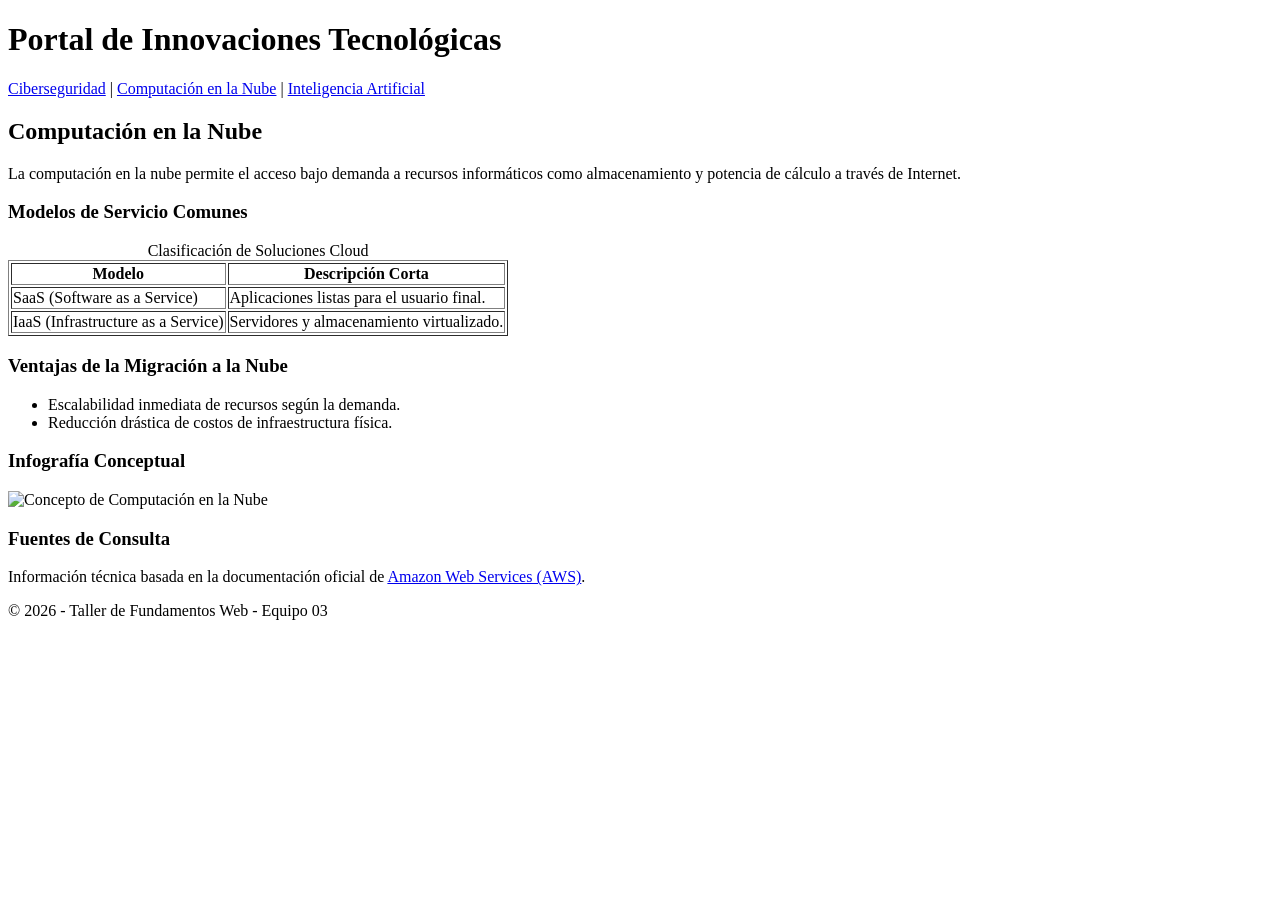
==== computacion.html @ 494c970b "Add computacion.html for cloud computing portal" ====
<!DOCTYPE html>
<html lang="es">
<head>
    <meta charset="UTF-8">
    <title>Portal Tecnológico - Computación en la Nube</title>
</head>
<body>
    <header>
        <h1>Portal de Innovaciones Tecnológicas</h1>
        <nav>
            <a href="index.html">Ciberseguridad</a> | 
            <a href="computacion.html">Computación en la Nube</a> | 
            <a href="ia.html">Inteligencia Artificial</a>
        </nav>
    </header>
    <main>
        <section>
            <h2>Computación en la Nube</h2>
            <p>La computación en la nube permite el acceso bajo demanda a recursos informáticos como almacenamiento y potencia de cálculo a través de Internet.</p>
            
            <h3>Modelos de Servicio Comunes</h3>
            <table border="1">
                <caption>Clasificación de Soluciones Cloud</caption>
                <thead>
                    <tr><th>Modelo</th><th>Descripción Corta</th></tr>
                </thead>
                <tbody>
                    <tr><td>SaaS (Software as a Service)</td><td>Aplicaciones listas para el usuario final.</td></tr>
                    <tr><td>IaaS (Infrastructure as a Service)</td><td>Servidores y almacenamiento virtualizado.</td></tr>
                </tbody>
            </table>

            <h3>Ventajas de la Migración a la Nube</h3>
            <ul>
                <li>Escalabilidad inmediata de recursos según la demanda.</li>
                <li>Reducción drástica de costos de infraestructura física.</li>
            </ul>

            <h3>Infografía Conceptual</h3>
            <img src="https://picsum.photos" alt="Concepto de Computación en la Nube" width="400" height="200">
        </section>
        
        <section>
            <h3>Fuentes de Consulta</h3>
            <p>Información técnica basada en la documentación oficial de <a href="https://amazon.com" target="_blank">Amazon Web Services (AWS)</a>.</p>
        </section>
    </main>
    <footer>
        <p>&copy; 2026 - Taller de Fundamentos Web - Equipo 03</p>
    </footer>
</body>
</html>
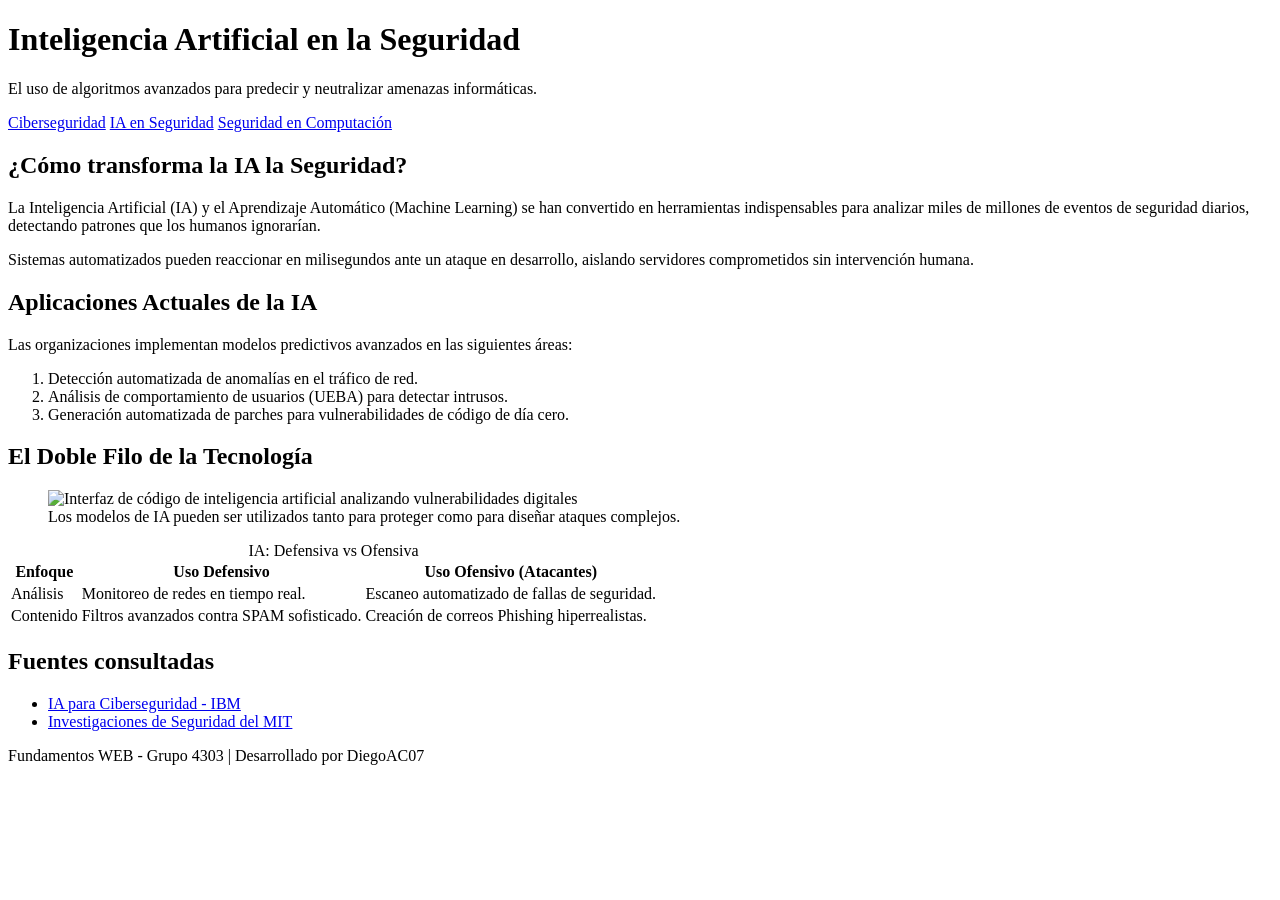
==== commit 86b9ee96: "Revise content for AI and cybersecurity focus" ====
--- a/computacion.html
+++ b/computacion.html
@@ -2,51 +2,82 @@
 <html lang="es">
 <head>
     <meta charset="UTF-8">
-    <title>Portal Tecnológico - Computación en la Nube</title>
+    <meta name="viewport" content="width=device-width, initial-scale=1.0">
+    <title>Inteligencia Artificial y Ciberseguridad</title>
+    <link rel="stylesheet" href="styles.css">
 </head>
 <body>
     <header>
-        <h1>Portal de Innovaciones Tecnológicas</h1>
-        <nav>
-            <a href="index.html">Ciberseguridad</a> | 
-            <a href="computacion.html">Computación en la Nube</a> | 
-            <a href="ia.html">Inteligencia Artificial</a>
-        </nav>
+        <h1>Inteligencia Artificial en la Seguridad</h1>
+        <p>El uso de algoritmos avanzados para predecir y neutralizar amenazas informáticas.</p>
     </header>
+    
+    <nav>
+        <a href="index.html">Ciberseguridad</a>
+        <a href="ia.html" class="active">IA en Seguridad</a>
+        <a href="computacion.html">Seguridad en Computación</a>
+    </nav>
+    
     <main>
         <section>
-            <h2>Computación en la Nube</h2>
-            <p>La computación en la nube permite el acceso bajo demanda a recursos informáticos como almacenamiento y potencia de cálculo a través de Internet.</p>
+            <h2>¿Cómo transforma la IA la Seguridad?</h2>
+            <p>La Inteligencia Artificial (IA) y el Aprendizaje Automático (Machine Learning) se han convertido en herramientas indispensables para analizar miles de millones de eventos de seguridad diarios, detectando patrones que los humanos ignorarían.</p>
+            <p>Sistemas automatizados pueden reaccionar en milisegundos ante un ataque en desarrollo, aislando servidores comprometidos sin intervención humana.</p>
+        </section>
+
+        <section>
+            <h2>Aplicaciones Actuales de la IA</h2>
+            <p>Las organizaciones implementan modelos predictivos avanzados en las siguientes áreas:</p>
+            <ol>
+                <li>Detección automatizada de anomalías en el tráfico de red.</li>
+                <li>Análisis de comportamiento de usuarios (UEBA) para detectar intrusos.</li>
+                <li>Generación automatizada de parches para vulnerabilidades de código de día cero.</li>
+            </ol>
+        </section>
+
+        <section>
+            <h2>El Doble Filo de la Tecnología</h2>
+            <figure>
+                <img src="img/tema2.jpg" alt="Interfaz de código de inteligencia artificial analizando vulnerabilidades digitales">
+                <figcaption>Los modelos de IA pueden ser utilizados tanto para proteger como para diseñar ataques complejos.</figcaption>
+            </figure>
             
-            <h3>Modelos de Servicio Comunes</h3>
-            <table border="1">
-                <caption>Clasificación de Soluciones Cloud</caption>
+            <table>
+                <caption>IA: Defensiva vs Ofensiva</caption>
                 <thead>
-                    <tr><th>Modelo</th><th>Descripción Corta</th></tr>
+                    <tr>
+                        <th>Enfoque</th>
+                        <th>Uso Defensivo</th>
+                        <th>Uso Ofensivo (Atacantes)</th>
+                    </tr>
                 </thead>
                 <tbody>
-                    <tr><td>SaaS (Software as a Service)</td><td>Aplicaciones listas para el usuario final.</td></tr>
-                    <tr><td>IaaS (Infrastructure as a Service)</td><td>Servidores y almacenamiento virtualizado.</td></tr>
+                    <tr>
+                        <td>Análisis</td>
+                        <td>Monitoreo de redes en tiempo real.</td>
+                        <td>Escaneo automatizado de fallas de seguridad.</td>
+                    </tr>
+                    <tr>
+                        <td>Contenido</td>
+                        <td>Filtros avanzados contra SPAM sofisticado.</td>
+                        <td>Creación de correos Phishing hiperrealistas.</td>
+                    </tr>
                 </tbody>
             </table>
+        </section>
 
-            <h3>Ventajas de la Migración a la Nube</h3>
+        <section>
+            <h2>Fuentes consultadas</h2>
             <ul>
-                <li>Escalabilidad inmediata de recursos según la demanda.</li>
-                <li>Reducción drástica de costos de infraestructura física.</li>
+                <li><a href="https://ibm.com" target="_blank">IA para Ciberseguridad - IBM</a></li>
+                <li><a href="https://mit.edu" target="_blank">Investigaciones de Seguridad del MIT</a></li>
             </ul>
-
-            <h3>Infografía Conceptual</h3>
-            <img src="https://picsum.photos" alt="Concepto de Computación en la Nube" width="400" height="200">
-        </section>
-        
-        <section>
-            <h3>Fuentes de Consulta</h3>
-            <p>Información técnica basada en la documentación oficial de <a href="https://amazon.com" target="_blank">Amazon Web Services (AWS)</a>.</p>
         </section>
     </main>
+
     <footer>
-        <p>&copy; 2026 - Taller de Fundamentos Web - Equipo 03</p>
+        <p>Fundamentos WEB - Grupo 4303 | Desarrollado por DiegoAC07</p>
     </footer>
 </body>
 </html>
+
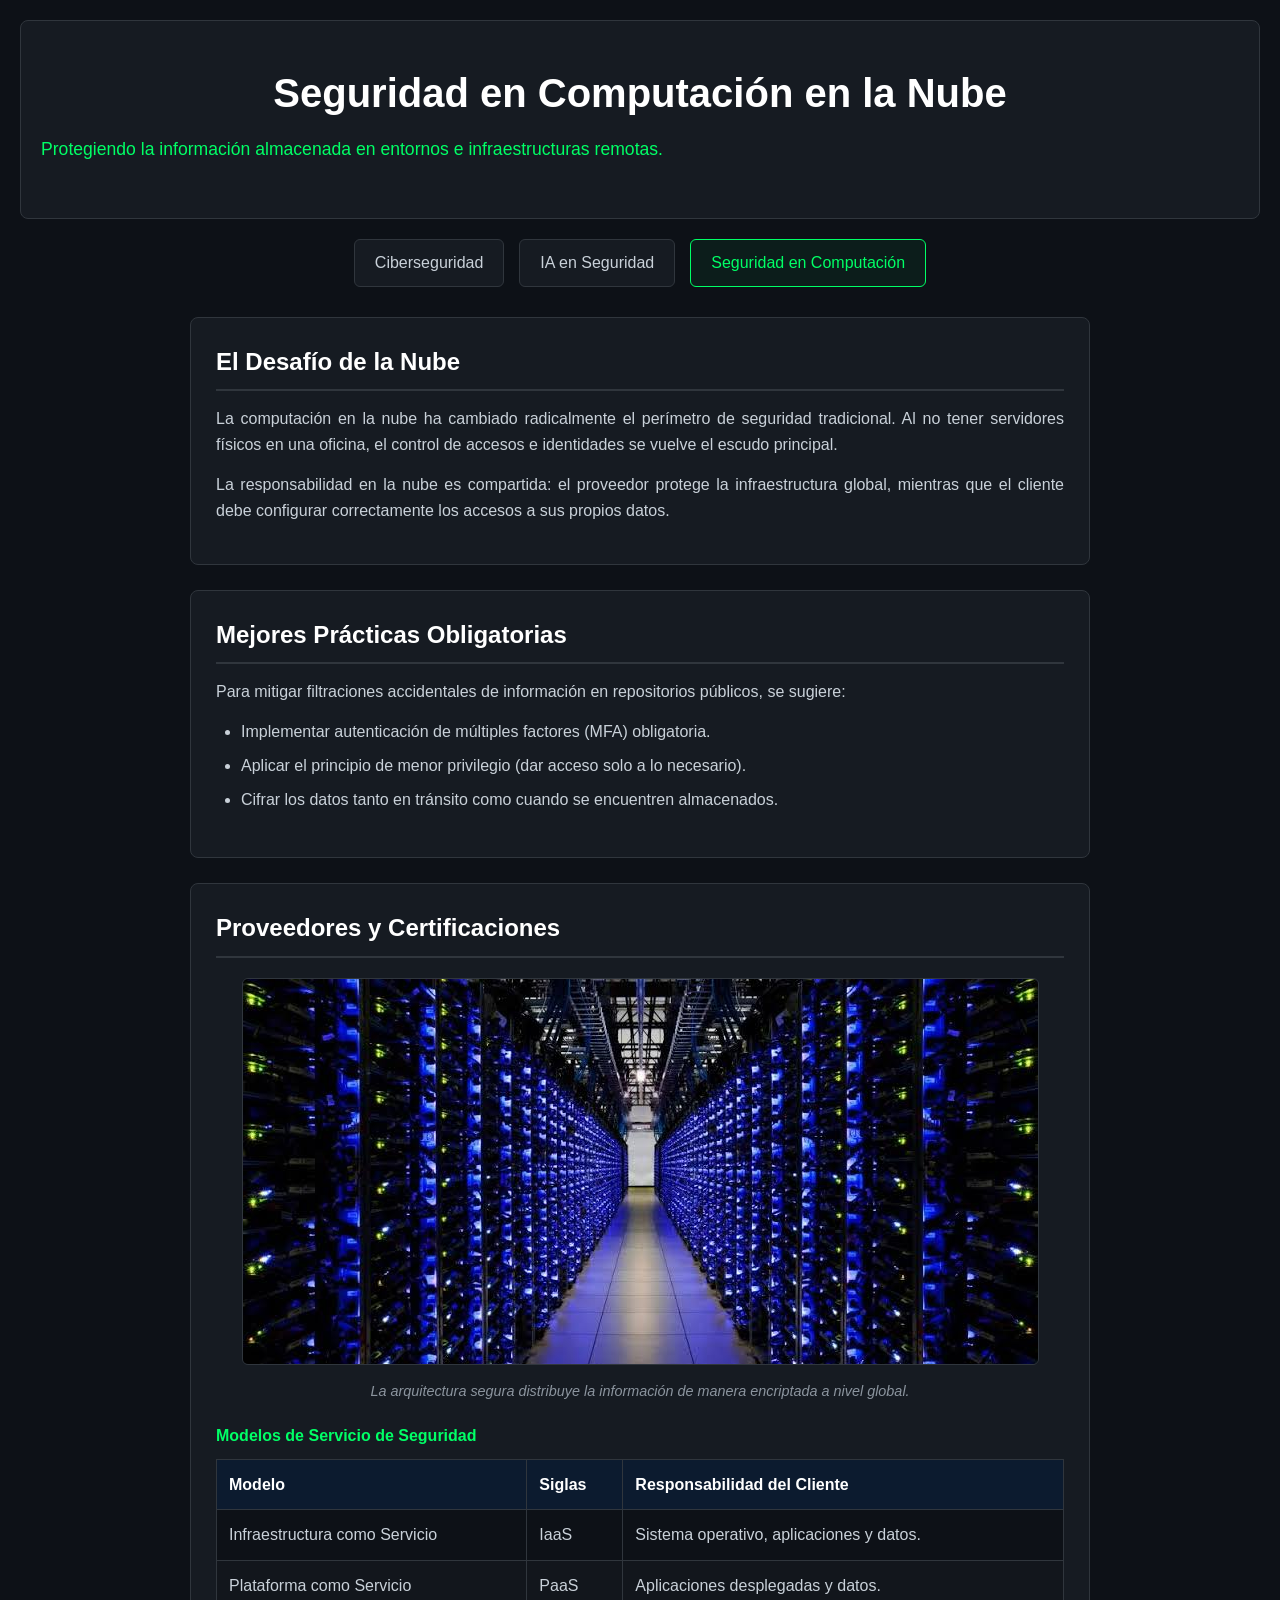
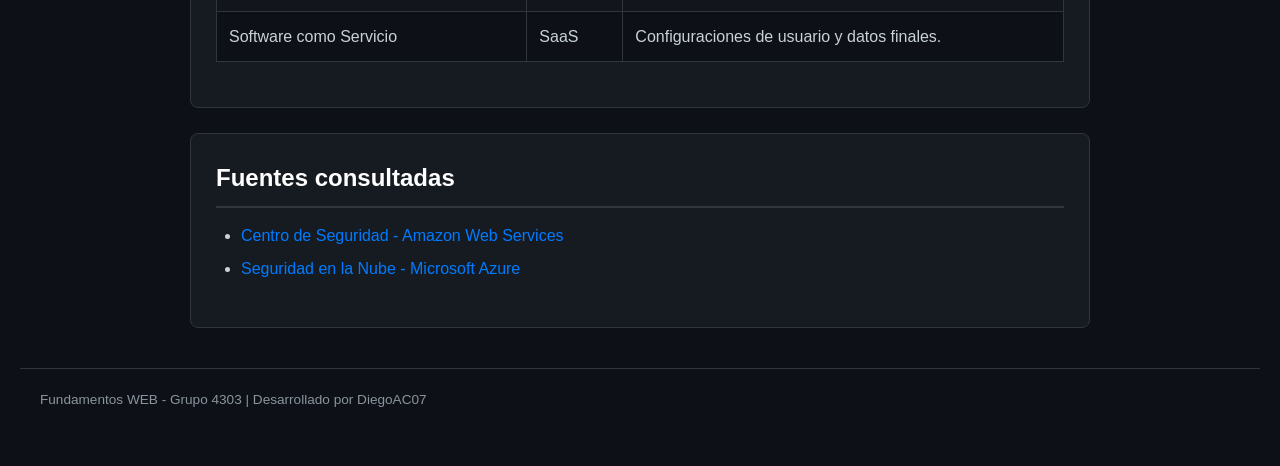
==== commit 3fd12082: "Update title and content for cloud security" ====
--- a/computacion.html
+++ b/computacion.html
@@ -3,64 +3,69 @@
 <head>
     <meta charset="UTF-8">
     <meta name="viewport" content="width=device-width, initial-scale=1.0">
-    <title>Inteligencia Artificial y Ciberseguridad</title>
+    <title>Seguridad en la Computación en la Nube</title>
     <link rel="stylesheet" href="styles.css">
 </head>
 <body>
     <header>
-        <h1>Inteligencia Artificial en la Seguridad</h1>
-        <p>El uso de algoritmos avanzados para predecir y neutralizar amenazas informáticas.</p>
+        <h1>Seguridad en Computación en la Nube</h1>
+        <p>Protegiendo la información almacenada en entornos e infraestructuras remotas.</p>
     </header>
     
     <nav>
         <a href="index.html">Ciberseguridad</a>
-        <a href="ia.html" class="active">IA en Seguridad</a>
-        <a href="computacion.html">Seguridad en Computación</a>
+        <a href="ia.html">IA en Seguridad</a>
+        <a href="computacion.html" class="active">Seguridad en Computación</a>
     </nav>
     
     <main>
         <section>
-            <h2>¿Cómo transforma la IA la Seguridad?</h2>
-            <p>La Inteligencia Artificial (IA) y el Aprendizaje Automático (Machine Learning) se han convertido en herramientas indispensables para analizar miles de millones de eventos de seguridad diarios, detectando patrones que los humanos ignorarían.</p>
-            <p>Sistemas automatizados pueden reaccionar en milisegundos ante un ataque en desarrollo, aislando servidores comprometidos sin intervención humana.</p>
+            <h2>El Desafío de la Nube</h2>
+            <p>La computación en la nube ha cambiado radicalmente el perímetro de seguridad tradicional. Al no tener servidores físicos en una oficina, el control de accesos e identidades se vuelve el escudo principal.</p>
+            <p>La responsabilidad en la nube es compartida: el proveedor protege la infraestructura global, mientras que el cliente debe configurar correctamente los accesos a sus propios datos.</p>
         </section>
 
         <section>
-            <h2>Aplicaciones Actuales de la IA</h2>
-            <p>Las organizaciones implementan modelos predictivos avanzados en las siguientes áreas:</p>
-            <ol>
-                <li>Detección automatizada de anomalías en el tráfico de red.</li>
-                <li>Análisis de comportamiento de usuarios (UEBA) para detectar intrusos.</li>
-                <li>Generación automatizada de parches para vulnerabilidades de código de día cero.</li>
-            </ol>
+            <h2>Mejores Prácticas Obligatorias</h2>
+            <p>Para mitigar filtraciones accidentales de información en repositorios públicos, se sugiere:</p>
+            <ul>
+                <li>Implementar autenticación de múltiples factores (MFA) obligatoria.</li>
+                <li>Aplicar el principio de menor privilegio (dar acceso solo a lo necesario).</li>
+                <li>Cifrar los datos tanto en tránsito como cuando se encuentren almacenados.</li>
+            </ul>
         </section>
 
         <section>
-            <h2>El Doble Filo de la Tecnología</h2>
+            <h2>Proveedores y Certificaciones</h2>
             <figure>
-                <img src="img/tema2.jpg" alt="Interfaz de código de inteligencia artificial analizando vulnerabilidades digitales">
-                <figcaption>Los modelos de IA pueden ser utilizados tanto para proteger como para diseñar ataques complejos.</figcaption>
+                <img src="img/tema3.jpg" alt="Esquema lógico de almacenamiento seguro en centros de datos distribuidos">
+                <figcaption>La arquitectura segura distribuye la información de manera encriptada a nivel global.</figcaption>
             </figure>
             
             <table>
-                <caption>IA: Defensiva vs Ofensiva</caption>
+                <caption>Modelos de Servicio de Seguridad</caption>
                 <thead>
                     <tr>
-                        <th>Enfoque</th>
-                        <th>Uso Defensivo</th>
-                        <th>Uso Ofensivo (Atacantes)</th>
+                        <th>Modelo</th>
+                        <th>Siglas</th>
+                        <th>Responsabilidad del Cliente</th>
                     </tr>
                 </thead>
                 <tbody>
                     <tr>
-                        <td>Análisis</td>
-                        <td>Monitoreo de redes en tiempo real.</td>
-                        <td>Escaneo automatizado de fallas de seguridad.</td>
+                        <td>Infraestructura como Servicio</td>
+                        <td>IaaS</td>
+                        <td>Sistema operativo, aplicaciones y datos.</td>
                     </tr>
                     <tr>
-                        <td>Contenido</td>
-                        <td>Filtros avanzados contra SPAM sofisticado.</td>
-                        <td>Creación de correos Phishing hiperrealistas.</td>
+                        <td>Plataforma como Servicio</td>
+                        <td>PaaS</td>
+                        <td>Aplicaciones desplegadas y datos.</td>
+                    </tr>
+                    <tr>
+                        <td>Software como Servicio</td>
+                        <td>SaaS</td>
+                        <td>Configuraciones de usuario y datos finales.</td>
                     </tr>
                 </tbody>
             </table>
@@ -69,8 +74,8 @@
         <section>
             <h2>Fuentes consultadas</h2>
             <ul>
-                <li><a href="https://ibm.com" target="_blank">IA para Ciberseguridad - IBM</a></li>
-                <li><a href="https://mit.edu" target="_blank">Investigaciones de Seguridad del MIT</a></li>
+                <li><a href="https://amazon.com" target="_blank">Centro de Seguridad - Amazon Web Services</a></li>
+                <li><a href="https://microsoft.com" target="_blank">Seguridad en la Nube - Microsoft Azure</a></li>
             </ul>
         </section>
     </main>
--- a/styles.css
+++ b/styles.css
@@ -0,0 +1,194 @@
+/* ==========================================================================
+   1. VARIABLES GLOBALES Y CONFIGURACIÓN BASE (Uso del Color y Buenas Prácticas)
+   ========================================================================== */
+:root {
+    --bg-principal: #0d1117;     /* 60%: Gris oscuro profundo */
+    --bg-tarjetas: #161b22;      /* 30%: Gris secundario estructural */
+    --color-texto: #c9d1d9;      /* Gris claro para una legibilidad óptima */
+    --color-titulos: #ffffff;    /* Blanco puro para jerarquía visual */
+    --acento-verde: #00ff66;     /* 10%: Verde neón tipo terminal segura */
+    --acento-azul: #007bff;      /* 10%: Azul tecnológico corporativo */
+    --borde-color: #30363d;
+    --fuente-base: -apple-system, BlinkMacSystemFont, "Segoe UI", Helvetica, Arial, sans-serif;
+}
+
+* {
+    box-sizing: border-box;
+    margin: 0;
+    padding: 0;
+}
+
+body {
+    background-color: var(--bg-principal);
+    color: var(--color-texto);
+    font-family: var(--fuente-base);
+    line-height: 1.6;
+    padding: 20px;
+}
+
+/* ==========================================================================
+   2. ELEMENTOS SEMÁNTICOS ESTRUCTURALES
+   ========================================================================== */
+header {
+    text-align: center;
+    padding: 40px 20px;
+    background-color: var(--bg-tarjetas);
+    border: 1px solid var(--borde-color);
+    border-radius: 8px;
+    margin-bottom: 20px;
+}
+
+header h1 {
+    color: var(--color-titulos);
+    font-size: 2.5rem;
+    margin-bottom: 10px;
+}
+
+header p {
+    color: var(--acento-verde);
+    font-size: 1.1rem;
+    font-weight: 500;
+}
+
+/* Navegación común */
+nav {
+    display: flex;
+    justify-content: center;
+    gap: 15px;
+    margin-bottom: 30px;
+}
+
+nav a {
+    color: var(--color-texto);
+    text-decoration: none;
+    padding: 10px 20px;
+    background-color: var(--bg-tarjetas);
+    border: 1px solid var(--borde-color);
+    border-radius: 6px;
+    transition: all 0.3s ease;
+}
+
+nav a:hover {
+    border-color: var(--acento-azul);
+    color: var(--color-titulos);
+}
+
+nav a.active {
+    border-color: var(--acento-verde);
+    color: var(--acento-verde);
+    background-color: rgba(0, 255, 102, 0.05);
+}
+
+/* Cuerpo Principal */
+main {
+    max-width: 900px;
+    margin: 0 auto;
+}
+
+section {
+    background-color: var(--bg-tarjetas);
+    border: 1px solid var(--borde-color);
+    border-radius: 8px;
+    padding: 25px;
+    margin-bottom: 25px;
+}
+
+section h2 {
+    color: var(--color-titulos);
+    margin-bottom: 15px;
+    border-bottom: 2px solid var(--borde-color);
+    padding-bottom: 8px;
+}
+
+p {
+    margin-bottom: 15px;
+    text-align: justify;
+}
+
+/* ==========================================================================
+   3. COMPONENTES Y ELEMENTOS ESPECÍFICOS (Listas, Tablas, Multimedia)
+   ========================================================================== */
+ul, ol {
+    margin-left: 25px;
+    margin-bottom: 20px;
+}
+
+li {
+    margin-bottom: 8px;
+}
+
+li strong {
+    color: var(--color-titulos);
+}
+
+/* Figuras e Imágenes */
+figure {
+    margin: 20px 0;
+    text-align: center;
+}
+
+figure img {
+    max-width: 100%;
+    height: auto;
+    border-radius: 6px;
+    border: 1px solid var(--borde-color);
+}
+
+figcaption {
+    font-size: 0.9rem;
+    color: #8b949e;
+    margin-top: 8px;
+    font-style: italic;
+}
+
+/* Tablas Estilizadas */
+table {
+    width: 100%;
+    border-collapse: collapse;
+    margin: 20px 0;
+    background-color: var(--bg-principal);
+}
+
+caption {
+    font-weight: bold;
+    margin-bottom: 10px;
+    color: var(--acento-verde);
+    text-align: left;
+}
+
+th, td {
+    padding: 12px;
+    text-align: left;
+    border: 1px solid var(--borde-color);
+}
+
+th {
+    background-color: rgba(0, 123, 255, 0.1);
+    color: var(--color-titulos);
+}
+
+tr:nth-child(even) {
+    background-color: rgba(255, 255, 255, 0.02);
+}
+
+/* Enlaces Externos */
+a {
+    color: var(--acento-azul);
+    text-decoration: none;
+    transition: color 0.2s ease;
+}
+
+a:hover {
+    color: var(--acento-verde);
+    text-decoration: underline;
+}
+
+/* Pie de Página */
+footer {
+    text-align: center;
+    padding: 20px;
+    margin-top: 40px;
+    color: #8b949e;
+    font-size: 0.85rem;
+    border-top: 1px solid var(--borde-color);
+}
